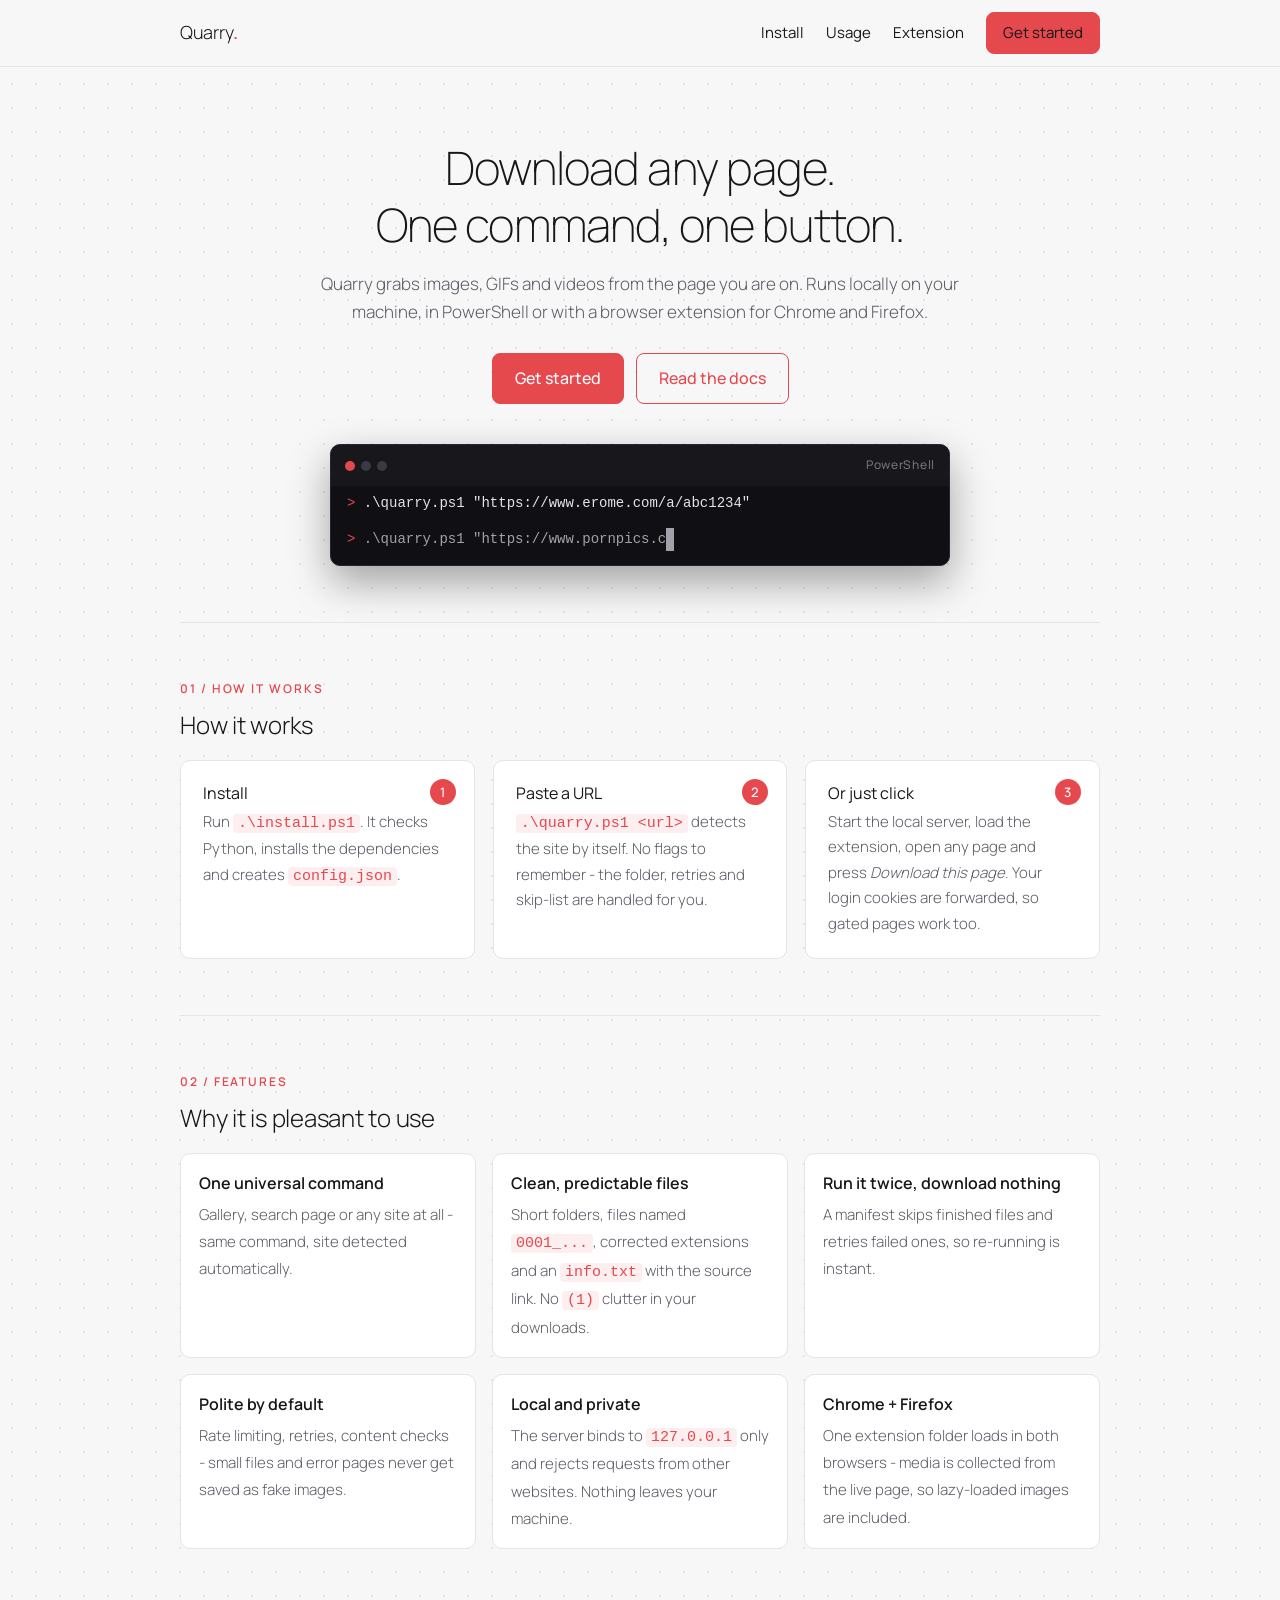
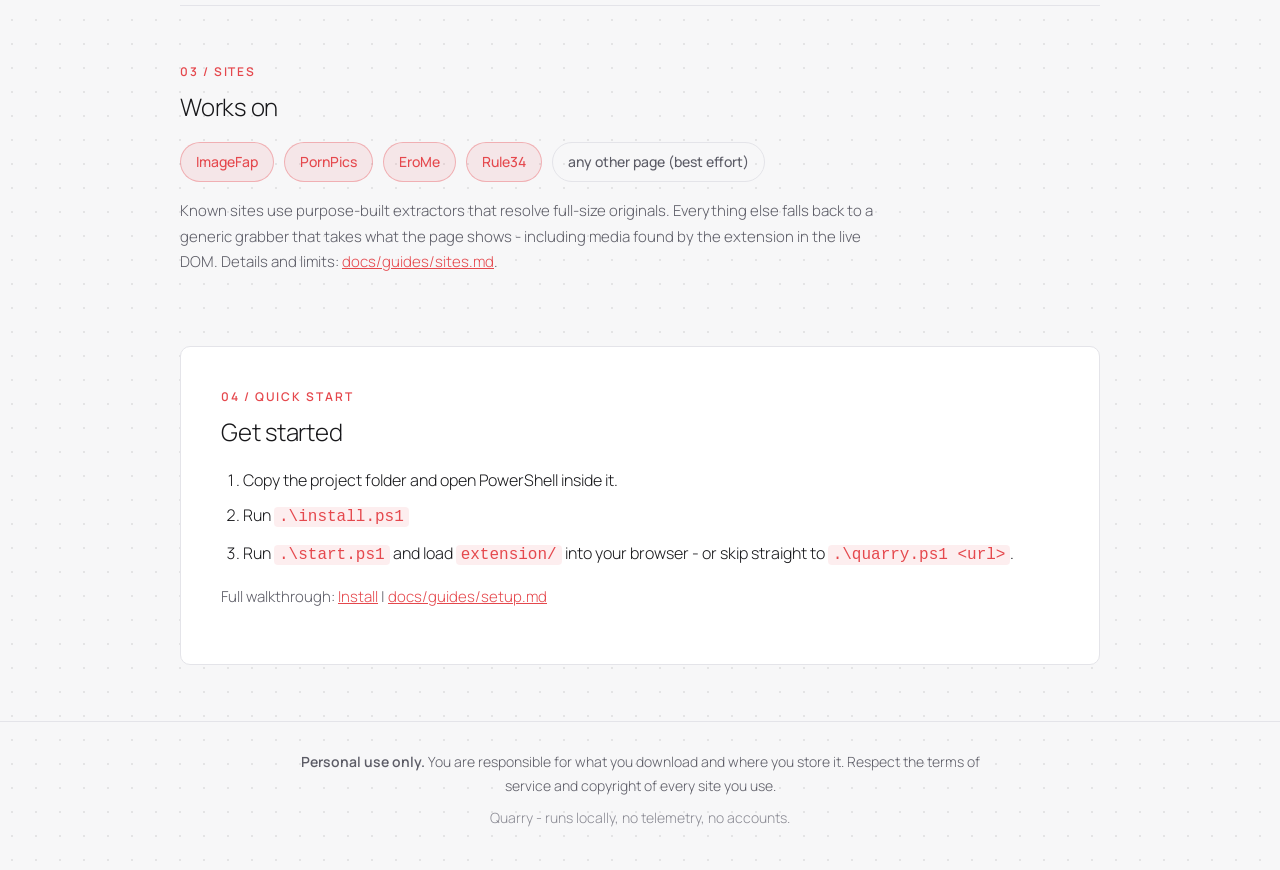
==== docs/index.html @ 8df2b7e4 "Quarry 1.0.0 - one universal download command CLI + browser extension (Chrome/Firefox): auto-detecte" ====
<!DOCTYPE html>
<html lang="en">
<head>
  <meta charset="utf-8">
  <meta name="viewport" content="width=device-width, initial-scale=1">
  <meta name="color-scheme" content="light dark">
  <title>Quarry - download any page</title>
  <meta name="description" content="Quarry: one PowerShell command or one browser button to download images, GIFs and videos from any page.">
  <link rel="icon" href="assets/img/favicon.svg" type="image/svg+xml">
  <link rel="preconnect" href="https://fonts.googleapis.com">
  <link rel="preconnect" href="https://fonts.gstatic.com" crossorigin>
  <link rel="stylesheet" href="https://fonts.googleapis.com/css2?family=Manrope:wght@200..800&display=swap">
  <link rel="stylesheet" href="assets/css/style.css">
</head>
<body>

  <header class="site-header">
    <nav class="nav">
      <a class="brand" href="index.html">Quarry<b>.</b></a>
      <button class="nav-toggle" id="navToggle" aria-label="Menu" aria-expanded="false">
        <span></span><span></span><span></span>
      </button>
      <ul class="nav-links" id="navLinks">
        <li><a href="install.html">Install</a></li>
        <li><a href="usage.html">Usage</a></li>
        <li><a href="extension.html">Extension</a></li>
        <li><a class="btn btn-small" href="install.html">Get started</a></li>
      </ul>
    </nav>
  </header>

  <main>

    <section class="hero">
      <h1>Download any page.<br>One command, one button.</h1>
      <p class="lead">
        Quarry grabs images, GIFs and videos from the page you are on.
        Runs locally on your machine, in PowerShell or with a browser extension
        for Chrome and Firefox.
      </p>
      <div class="hero-actions">
        <a class="btn" href="install.html">Get started</a>
        <a class="btn ghost" href="usage.html">Read the docs</a>
      </div>

      <div class="terminal" role="img" aria-label="Example command">
        <div class="terminal-bar">
          <span></span><span></span><span></span>
          <em>PowerShell</em>
        </div>
        <code><span class="prompt">&gt;</span> .\quarry.ps1 "https://www.erome.com/a/abc1234"</code>
        <code class="dim"><span class="prompt">&gt;</span> <span id="typedLine"></span><span class="caret">&nbsp;</span></code>
      </div>
    </section>

    <section class="cards" id="how">
      <p class="eyebrow">01 / How it works</p>
      <h2>How it works</h2>
      <div class="grid">
        <article class="card">
          <span class="step">1</span>
          <h3>Install</h3>
          <p>Run <code>.\install.ps1</code>. It checks Python, installs the
             dependencies and creates <code>config.json</code>.</p>
        </article>
        <article class="card">
          <span class="step">2</span>
          <h3>Paste a URL</h3>
          <p><code>.\quarry.ps1 &lt;url&gt;</code> detects the site by itself.
             No flags to remember - the folder, retries and skip-list are handled
             for you.</p>
        </article>
        <article class="card">
          <span class="step">3</span>
          <h3>Or just click</h3>
          <p>Start the local server, load the extension, open any page and press
             <em>Download this page</em>. Your login cookies are forwarded, so
             gated pages work too.</p>
        </article>
      </div>
    </section>

    <section class="features">
      <p class="eyebrow">02 / Features</p>
      <h2>Why it is pleasant to use</h2>
      <ul class="feature-list">
        <li>
          <strong>One universal command</strong>
          <span>Gallery, search page or any site at all - same command, site
                detected automatically.</span>
        </li>
        <li>
          <strong>Clean, predictable files</strong>
          <span>Short folders, files named <code>0001_...</code>, corrected
                extensions and an <code>info.txt</code> with the source link.
                No <code>(1)</code> clutter in your downloads.</span>
        </li>
        <li>
          <strong>Run it twice, download nothing</strong>
          <span>A manifest skips finished files and retries failed ones, so
                re-running is instant.</span>
        </li>
        <li>
          <strong>Polite by default</strong>
          <span>Rate limiting, retries, content checks - small files and error
                pages never get saved as fake images.</span>
        </li>
        <li>
          <strong>Local and private</strong>
          <span>The server binds to <code>127.0.0.1</code> only and rejects
                requests from other websites. Nothing leaves your machine.</span>
        </li>
        <li>
          <strong>Chrome + Firefox</strong>
          <span>One extension folder loads in both browsers - media is collected
                from the live page, so lazy-loaded images are included.</span>
        </li>
      </ul>
    </section>

    <section class="sites" id="sites">
      <p class="eyebrow">03 / Sites</p>
      <h2>Works on</h2>
      <ul class="site-tags">
        <li>ImageFap</li>
        <li>PornPics</li>
        <li>EroMe</li>
        <li>Rule34</li>
        <li class="muted">any other page (best effort)</li>
      </ul>
      <p class="note">
        Known sites use purpose-built extractors that resolve full-size
        originals. Everything else falls back to a generic grabber that takes
        what the page shows - including media found by the extension in the
        live DOM. Details and limits:
        <a href="guides/sites.md">docs/guides/sites.md</a>.
      </p>
    </section>

    <section class="cta" id="get-started">
      <p class="eyebrow">04 / Quick start</p>
      <h2>Get started</h2>
      <ol class="steps">
        <li>Copy the project folder and open PowerShell inside it.</li>
        <li>Run <code>.\install.ps1</code></li>
        <li>Run <code>.\start.ps1</code> and load <code>extension/</code>
            into your browser - or skip straight to
            <code>.\quarry.ps1 &lt;url&gt;</code>.</li>
      </ol>
      <p class="note">Full walkthrough: <a href="install.html">Install</a>
        | <a href="guides/setup.md">docs/guides/setup.md</a></p>
    </section>

  </main>

  <footer class="site-footer">
    <p>
      <strong>Personal use only.</strong> You are responsible for what you
      download and where you store it. Respect the terms of service and
      copyright of every site you use.
    </p>
    <p class="dim">Quarry - runs locally, no telemetry, no accounts.</p>
  </footer>

  <script src="assets/js/script.js"></script>
</body>
</html>
---- docs/assets/css/style.css ----
/* Quarry - dark-first, red accent, sharp dotted grid, thin Manrope.
   Light/dark follows the device theme automatically (no toggle). */

:root {
  color-scheme: dark;

  --bg: #0d0d10;
  --bg-soft: #15151a;
  --header-bg: rgba(13, 13, 16, 0.92);
  --fg: #ececed;
  --muted: #9b9ba3;
  --dim: #6d6d75;
  --line: #26262c;
  --accent: #e5484d;
  --accent-soft: rgba(229, 72, 77, 0.13);
  --accent-line: rgba(229, 72, 77, 0.35);
  --dot: rgba(255, 255, 255, 0.10);
  --radius: 10px;
  --font: "Manrope", ui-sans-serif, system-ui, -apple-system, "Segoe UI",
          sans-serif;
}

@media (prefers-color-scheme: light) {
  :root {
    color-scheme: light;

    --bg: #f7f7f8;
    --bg-soft: #ffffff;
    --header-bg: rgba(247, 247, 248, 0.92);
    --fg: #17171a;
    --muted: #5c5c66;
    --dim: #8a8a93;
    --line: #e4e4e9;
    --accent: #e5484d;
    --accent-soft: rgba(229, 72, 77, 0.09);
    --accent-line: rgba(229, 72, 77, 0.35);
    --dot: rgba(0, 0, 0, 0.08);
  }
}

* { box-sizing: border-box; }

html { scroll-behavior: smooth; }

/* Sharp dots: hard-stop gradient (no blur band), 1.4px radius, punchy alpha.
   Two color stops touching at the same position = crisp circle edge. */
body {
  margin: 0;
  color: var(--fg);
  font: 300 16px/1.7 var(--font);
  background-color: var(--bg);
  background-image: radial-gradient(circle, var(--dot) 0 1.4px, transparent 1.4px);
  background-size: 24px 24px;
}

::selection { background: var(--accent); color: #fff; }

main { max-width: 960px; margin: 0 auto; padding: 0 20px; }

/* --------------------------------------- type: thin Manrope weight ladder
   200 h1 | 300 body, h2, lead, brand | 400 h3, code, nav | 500 buttons,
   tags, micro UI | 600 eyebrow, strong, brand accent                     */

h1, h2, h3 { line-height: 1.25; margin: 0; }
h1 { font-size: clamp(30px, 5vw, 46px); font-weight: 200; letter-spacing: -0.02em; }
h2 { font-size: 24px; font-weight: 300; margin: 0 0 20px; letter-spacing: -0.01em; }
h3 { font-size: 16px; font-weight: 400; margin: 0 0 6px; }
strong, b { font-weight: 600; }

.eyebrow {
  margin: 0 0 10px;
  font-size: 12px;
  font-weight: 600;
  letter-spacing: 0.16em;
  text-transform: uppercase;
  color: var(--accent);
}

a { color: var(--accent); }
code {
  background: var(--accent-soft);
  color: var(--accent);
  padding: 1px 5px;
  border-radius: 4px;
  font-weight: 400;
}

section { padding: 56px 0; border-top: 1px solid var(--line); }
section:first-of-type { border-top: 0; }
section[id] { scroll-margin-top: 64px; }

/* ---------------------------------------------------------- page header */

.page-head { padding: 56px 0 6px; }
.page-head .lead { margin: 14px 0 0; max-width: 700px; }
.page-head .lead code { white-space: nowrap; }

/* ------------------------------------------------------------ header */

.site-header {
  position: sticky;
  top: 0;
  z-index: 10;
  background: var(--header-bg);
  backdrop-filter: blur(8px);
  border-bottom: 1px solid var(--line);
}

.nav {
  max-width: 960px;
  margin: 0 auto;
  padding: 12px 20px;
  display: flex;
  align-items: center;
  justify-content: space-between;
}

.brand {
  font-size: 18px;
  font-weight: 300;
  color: var(--fg);
  text-decoration: none;
  letter-spacing: -0.3px;
}
.brand b { color: var(--accent); font-weight: 600; }

.nav-links {
  display: flex;
  align-items: center;
  gap: 22px;
  list-style: none;
  margin: 0;
  padding: 0;
}
.nav-links a { color: var(--fg); text-decoration: none; font-size: 15px; font-weight: 400; }
.nav-links a:hover { color: var(--accent); }
.nav-links a[aria-current="page"] { color: var(--accent); }

.nav-toggle {
  display: none;
  flex-direction: column;
  gap: 4px;
  padding: 8px;
  background: none;
  border: 0;
  cursor: pointer;
}
.nav-toggle span {
  width: 20px;
  height: 2px;
  background: var(--fg);
}

/* --------------------------------------------------------- buttons */

.btn {
  display: inline-block;
  padding: 11px 22px;
  border: 1px solid var(--accent);
  border-radius: 8px;
  background: var(--accent);
  color: #fff;
  font-weight: 500;
  text-decoration: none;
  cursor: pointer;
}
.btn:hover { filter: brightness(1.1); }
.btn.ghost { background: transparent; color: var(--accent); }
.btn-small { padding: 7px 16px; font-size: 14px; }

a:focus-visible,
button:focus-visible {
  outline: 2px solid var(--accent);
  outline-offset: 2px;
}

/* -------------------------------------------------------------- hero */

.hero { text-align: center; padding: 72px 0 56px; }

.hero h1 { margin: 0 0 16px; }

.lead {
  max-width: 640px;
  margin: 0 auto 26px;
  color: var(--muted);
  font-size: 17px;
  font-weight: 300;
}

.hero-actions {
  display: flex;
  gap: 12px;
  justify-content: center;
  flex-wrap: wrap;
}

/* The terminal stays dark in both themes - it is a terminal. */
.terminal {
  max-width: 620px;
  margin: 40px auto 0;
  text-align: left;
  background: #101014;
  border: 1px solid #26262c;
  border-radius: var(--radius);
  overflow: hidden;
  box-shadow: 0 16px 40px rgba(0, 0, 0, 0.35);
}
.terminal.tight { margin: 18px 0 0; max-width: 700px; }

.terminal-bar {
  display: flex;
  align-items: center;
  gap: 6px;
  padding: 10px 14px;
  background: #17171c;
}
.terminal-bar span {
  width: 10px;
  height: 10px;
  border-radius: 50%;
  background: #3a3a42;
}
.terminal-bar span:nth-child(1) { background: var(--accent); }
.terminal-bar em {
  margin-left: auto;
  color: #71717a;
  font-style: normal;
  font-size: 12px;
  font-weight: 500;
  letter-spacing: 0.06em;
}

.terminal code {
  display: block;
  background: none;
  color: #e4e4e7;
  padding: 6px 16px;
  font-size: 14px;
  font-weight: 400;
  white-space: nowrap;
  overflow-x: auto;
}
.terminal code.dim { color: #a1a1aa; padding-bottom: 14px; }
.prompt { color: var(--accent); }
.caret {
  display: inline-block;
  width: 8px;
  background: #a1a1aa;
  animation: blink 1s steps(1) infinite;
}
@keyframes blink { 50% { opacity: 0; } }

/* ------------------------------------------------------------- cards */

.grid {
  display: grid;
  grid-template-columns: repeat(auto-fit, minmax(240px, 1fr));
  gap: 18px;
}

.card {
  position: relative;
  padding: 22px;
  background: var(--bg-soft);
  border: 1px solid var(--line);
  border-radius: var(--radius);
}
.card p { margin: 0; color: var(--muted); font-size: 15px; }

.step {
  position: absolute;
  top: 18px;
  right: 18px;
  width: 26px;
  height: 26px;
  display: grid;
  place-items: center;
  border-radius: 50%;
  background: var(--accent);
  color: #fff;
  font-size: 13px;
  font-weight: 500;
}

/* ---------------------------------------------------------- features */

.feature-list {
  display: grid;
  grid-template-columns: repeat(auto-fit, minmax(260px, 1fr));
  gap: 16px;
  list-style: none;
  margin: 0;
  padding: 0;
}
.feature-list li {
  padding: 16px 18px;
  background: var(--bg-soft);
  border: 1px solid var(--line);
  border-radius: var(--radius);
}
.feature-list strong { display: block; margin-bottom: 4px; }
.feature-list span { color: var(--muted); font-size: 15px; }

/* -------------------------------------------------------------- sites */

.site-tags {
  display: flex;
  flex-wrap: wrap;
  gap: 10px;
  list-style: none;
  margin: 0 0 16px;
  padding: 0;
}
.site-tags li {
  padding: 7px 15px;
  background: var(--accent-soft);
  color: var(--accent);
  border: 1px solid var(--accent-line);
  border-radius: 999px;
  font-weight: 500;
  font-size: 14px;
}
.site-tags li.muted {
  background: transparent;
  color: var(--muted);
  border-color: var(--line);
}

.note { color: var(--muted); font-size: 15px; max-width: 720px; }

/* ----------------------------------------------------------- callout */

.callout {
  padding: 14px 16px;
  background: var(--accent-soft);
  border: 1px solid var(--accent-line);
  border-radius: var(--radius);
  color: var(--fg);
  font-size: 15px;
  max-width: 720px;
  margin-top: 16px;
}
.callout p { margin: 0; }
.callout p + p { margin-top: 6px; }

/* ------------------------------------------------------------ tables */

.tbl-wrap { overflow-x: auto; margin-top: 8px; }

.tbl {
  width: 100%;
  border-collapse: collapse;
  font-size: 15px;
}
.tbl th {
  text-align: left;
  font-weight: 600;
  font-size: 12px;
  letter-spacing: 0.12em;
  text-transform: uppercase;
  color: var(--dim);
  padding: 10px 12px;
  border-bottom: 1px solid var(--line);
}
.tbl td {
  padding: 10px 12px;
  border-bottom: 1px solid var(--line);
  color: var(--muted);
  vertical-align: top;
}
.tbl td:first-child { color: var(--fg); }
.tbl tr:last-child td { border-bottom: 0; }
.tbl code { white-space: nowrap; }

/* -------------------------------------------------------- code block */

pre.block {
  margin: 8px 0 16px;
  padding: 16px 18px;
  background: var(--bg-soft);
  border: 1px solid var(--line);
  border-radius: var(--radius);
  overflow-x: auto;
  font-size: 13.5px;
  line-height: 1.65;
  color: var(--muted);
}
pre.block b { color: var(--fg); }

ul.dots {
  margin: 8px 0 16px;
  padding-left: 20px;
  color: var(--muted);
  font-size: 15px;
}
ul.dots li { margin-bottom: 6px; }
ul.dots strong { color: var(--fg); }
ul.dots::marker { color: var(--accent); }

/* -------------------------------------------------------------- docs */

.doc-link {
  display: block;
  padding: 20px 22px;
  background: var(--bg-soft);
  border: 1px solid var(--line);
  border-radius: var(--radius);
  text-decoration: none;
  transition: border-color 0.15s, transform 0.15s;
}
.doc-link:hover {
  border-color: var(--accent);
  transform: translateY(-2px);
}
.doc-link h3 { color: var(--accent); font-weight: 500; }
.doc-link p { margin: 0; color: var(--muted); font-size: 15px; }

/* --------------------------------------------------------------- cta */

.cta {
  background: var(--bg-soft);
  border: 1px solid var(--line);
  border-radius: var(--radius);
  margin-bottom: 56px;
  padding: 40px !important;
}
.steps {
  margin: 0 0 14px;
  padding-left: 22px;
}
.steps li { margin-bottom: 8px; }
.steps::marker { color: var(--accent); }

/* ------------------------------------------------------------- footer */

.site-footer {
  border-top: 1px solid var(--line);
  padding: 28px 20px 40px;
  text-align: center;
  color: var(--muted);
  font-size: 14px;
}
.site-footer p { max-width: 680px; margin: 0 auto 8px; }
.dim { color: var(--dim); }

/* ------------------------------------------------------------ mobile */

@media (max-width: 720px) {
  .nav-toggle { display: flex; }
  .nav-links {
    display: none;
    position: absolute;
    top: 100%;
    left: 0;
    right: 0;
    flex-direction: column;
    align-items: flex-start;
    gap: 0;
    background: var(--bg);
    border-bottom: 1px solid var(--line);
    padding: 8px 20px 14px;
  }
  .nav-links.open { display: flex; }
  .nav-links li { width: 100%; padding: 8px 0; }
  .hero { padding-top: 48px; }
  .page-head { padding-top: 40px; }
  .cta { padding: 24px !important; }
}
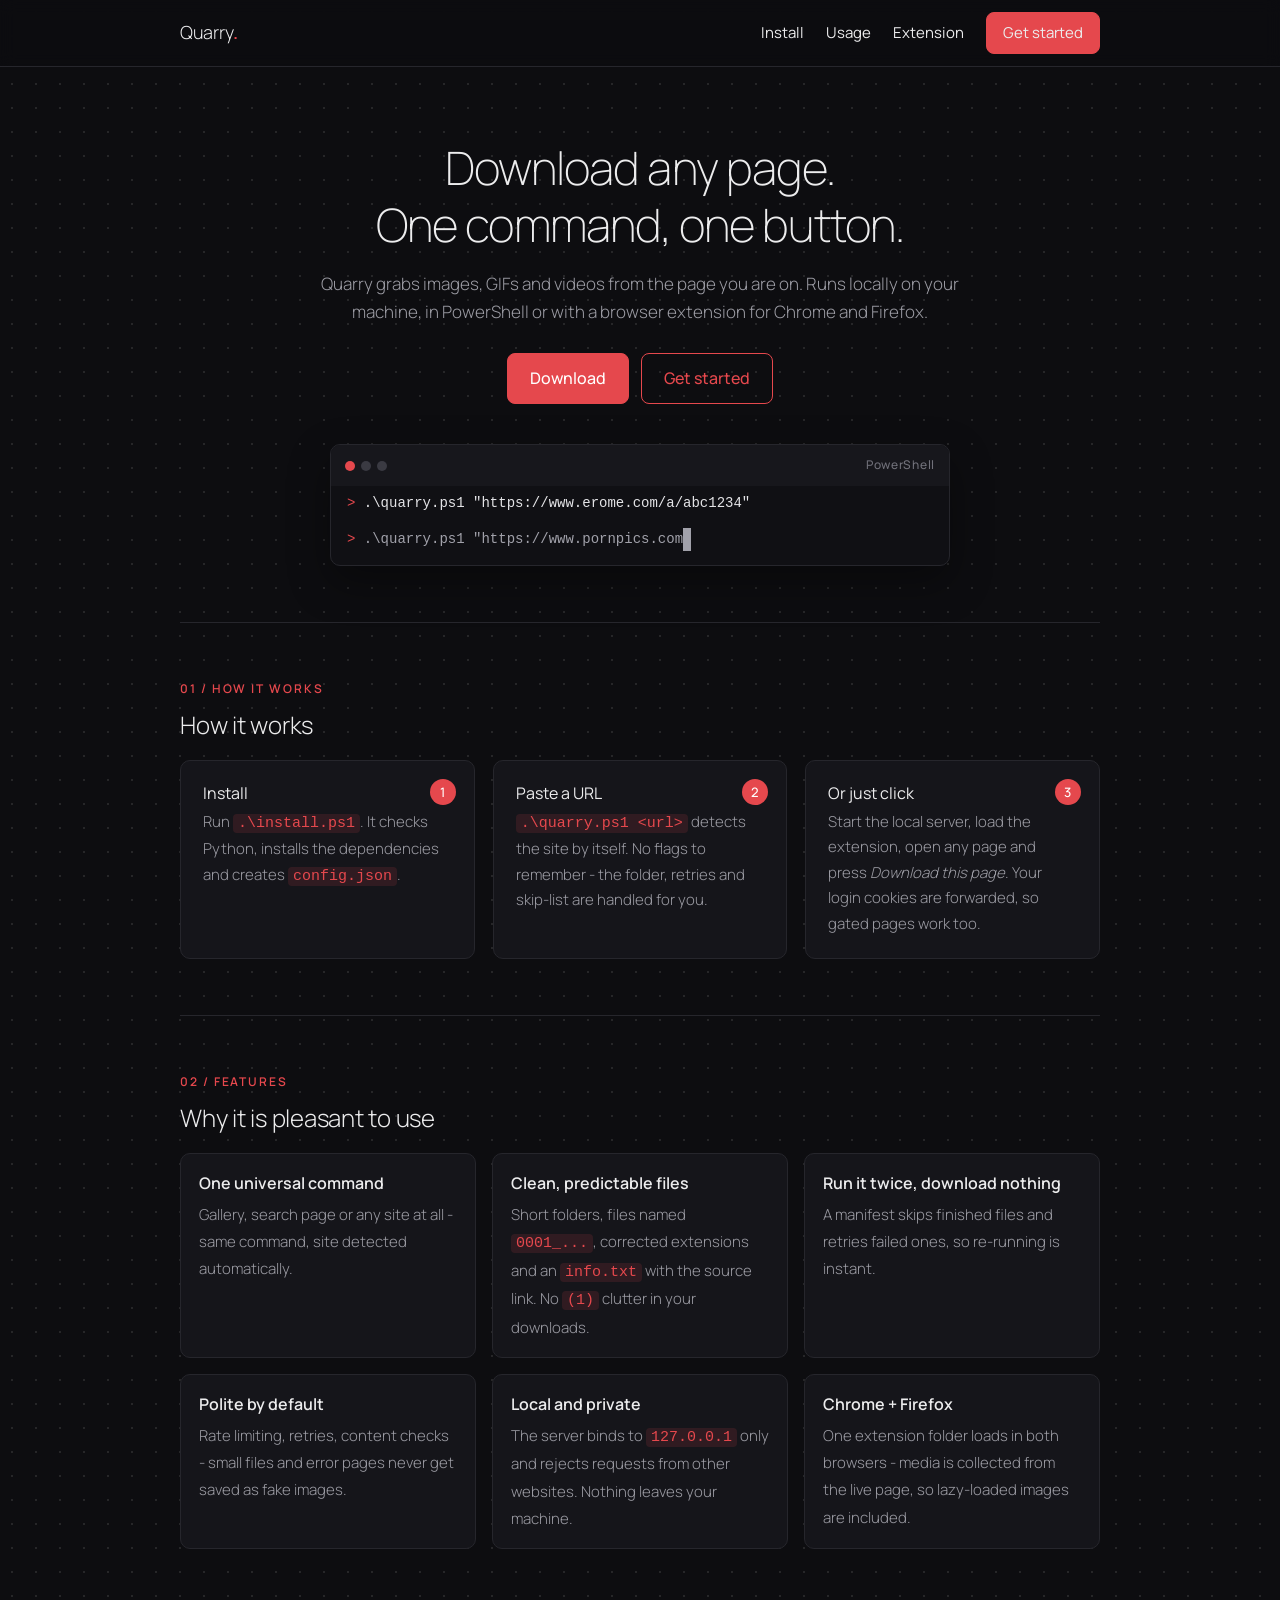
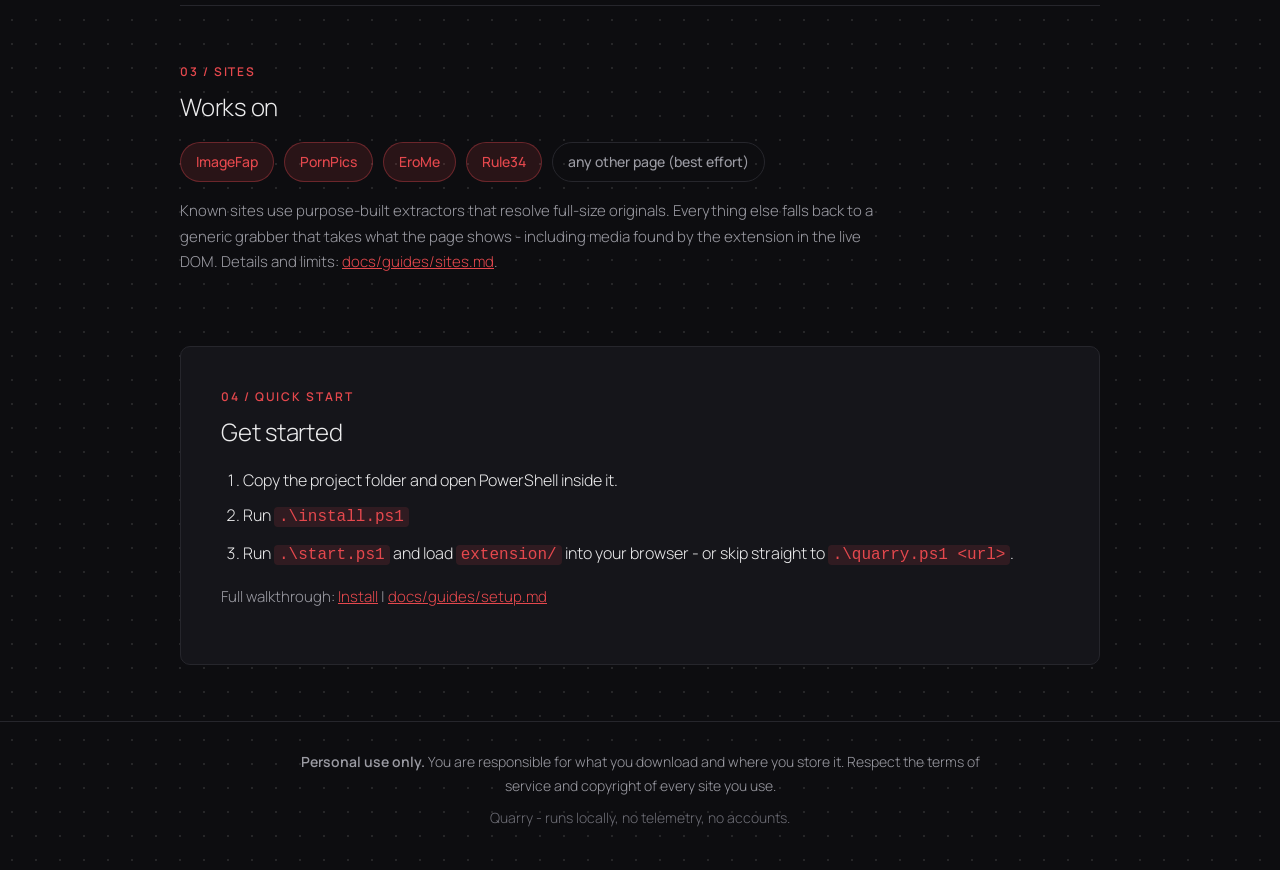
==== commit ad745f41: "Dark-only site, browser zips, download buttons, detailed install steps - docs/assets/quarry-chrome.z" ====
--- a/docs/index.html
+++ b/docs/index.html
@@ -3,7 +3,7 @@
 <head>
   <meta charset="utf-8">
   <meta name="viewport" content="width=device-width, initial-scale=1">
-  <meta name="color-scheme" content="light dark">
+  <meta name="color-scheme" content="dark">
   <title>Quarry - download any page</title>
   <meta name="description" content="Quarry: one PowerShell command or one browser button to download images, GIFs and videos from any page.">
   <link rel="icon" href="assets/img/favicon.svg" type="image/svg+xml">
@@ -39,8 +39,8 @@
         for Chrome and Firefox.
       </p>
       <div class="hero-actions">
-        <a class="btn" href="install.html">Get started</a>
-        <a class="btn ghost" href="usage.html">Read the docs</a>
+        <a class="btn" href="https://github.com/KelvinZeroo/Quarry/releases/latest">Download</a>
+        <a class="btn ghost" href="install.html">Get started</a>
       </div>
 
       <div class="terminal" role="img" aria-label="Example command">
--- a/docs/assets/css/style.css
+++ b/docs/assets/css/style.css
@@ -1,5 +1,5 @@
-/* Quarry - dark-first, red accent, sharp dotted grid, thin Manrope.
-   Light/dark follows the device theme automatically (no toggle). */
+/* Quarry - dark-only, red accent, sharp dotted grid, thin Manrope.
+   Dark is the one and only theme (no light mode, no toggle). */
 
 :root {
   color-scheme: dark;
@@ -20,24 +20,6 @@
           sans-serif;
 }
 
-@media (prefers-color-scheme: light) {
-  :root {
-    color-scheme: light;
-
-    --bg: #f7f7f8;
-    --bg-soft: #ffffff;
-    --header-bg: rgba(247, 247, 248, 0.92);
-    --fg: #17171a;
-    --muted: #5c5c66;
-    --dim: #8a8a93;
-    --line: #e4e4e9;
-    --accent: #e5484d;
-    --accent-soft: rgba(229, 72, 77, 0.09);
-    --accent-line: rgba(229, 72, 77, 0.35);
-    --dot: rgba(0, 0, 0, 0.08);
-  }
-}
-
 * { box-sizing: border-box; }
 
 html { scroll-behavior: smooth; }
@@ -168,6 +150,13 @@
 .btn.ghost { background: transparent; color: var(--accent); }
 .btn-small { padding: 7px 16px; font-size: 14px; }
 
+.btn-row {
+  display: flex;
+  gap: 12px;
+  flex-wrap: wrap;
+  margin-top: 20px;
+}
+
 a:focus-visible,
 button:focus-visible {
   outline: 2px solid var(--accent);
@@ -195,7 +184,7 @@
   flex-wrap: wrap;
 }
 
-/* The terminal stays dark in both themes - it is a terminal. */
+/* The terminal is always dark - it is a terminal. */
 .terminal {
   max-width: 620px;
   margin: 40px auto 0;
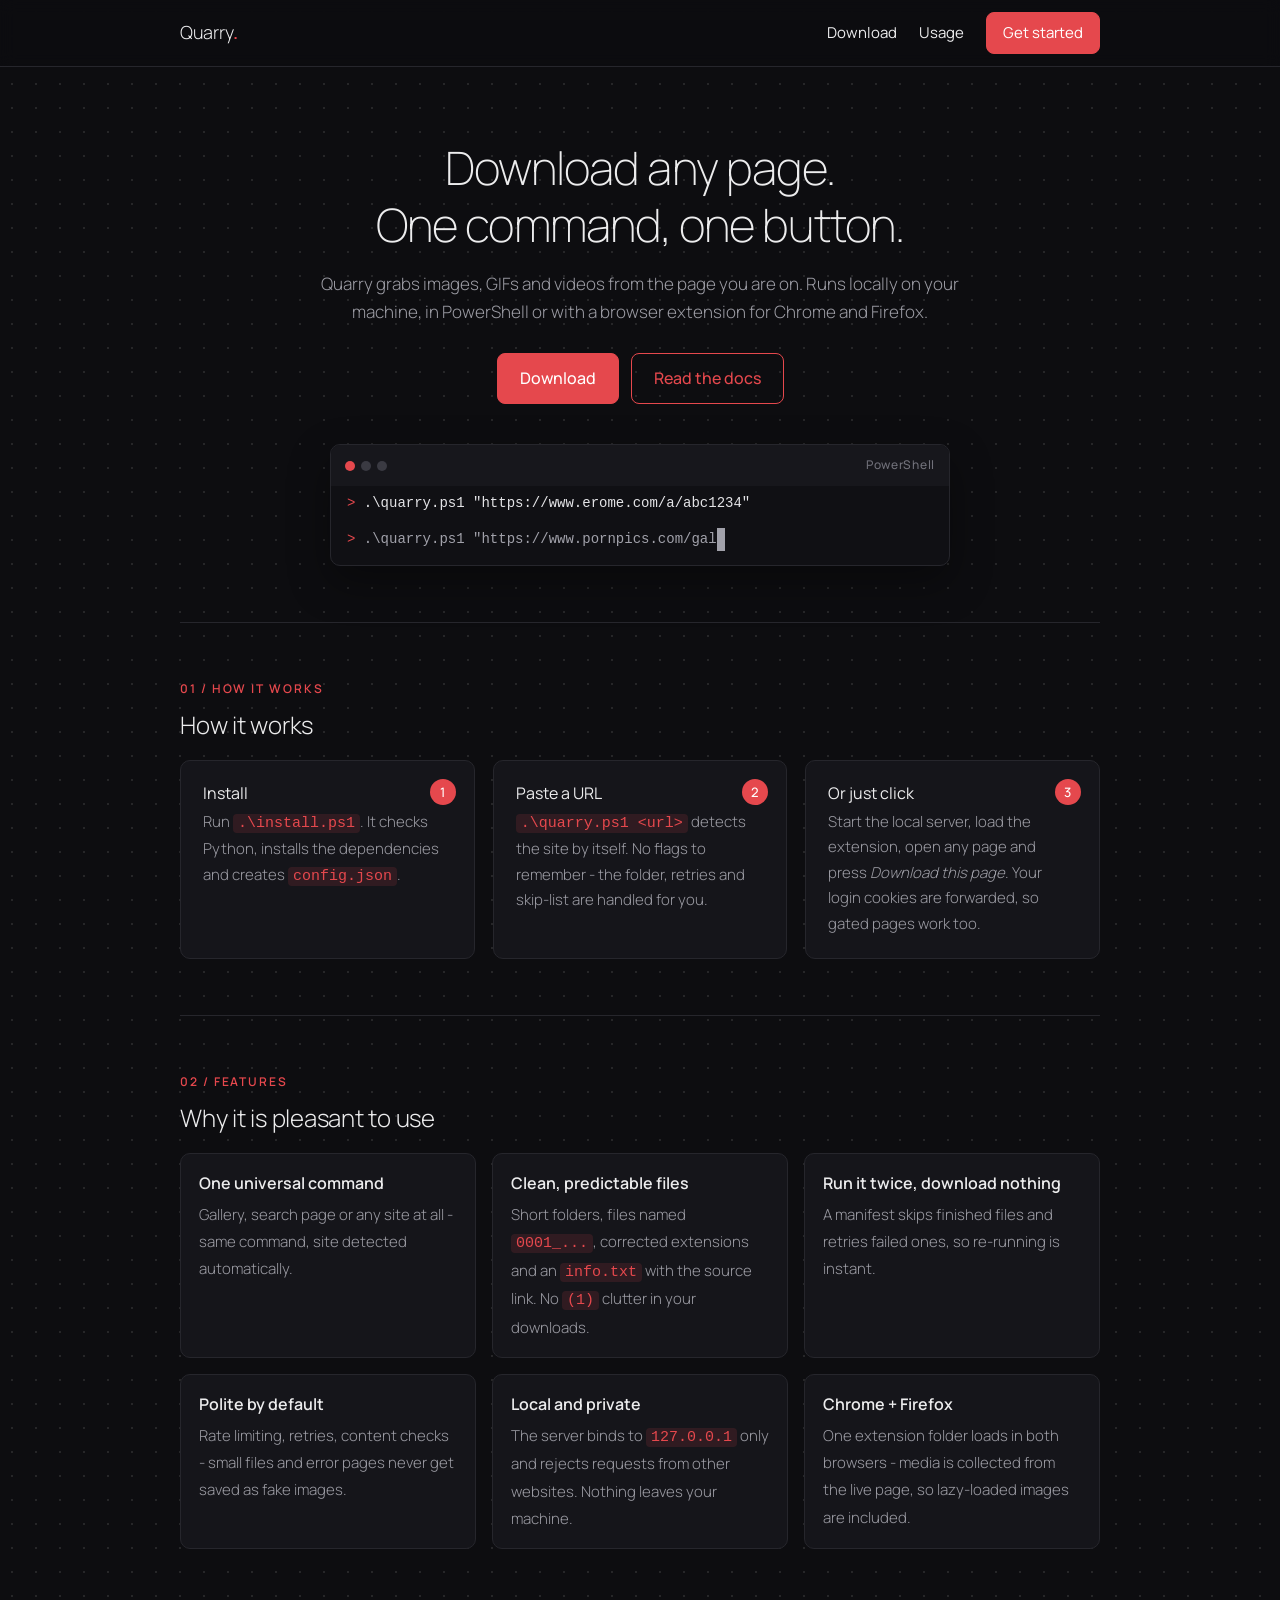
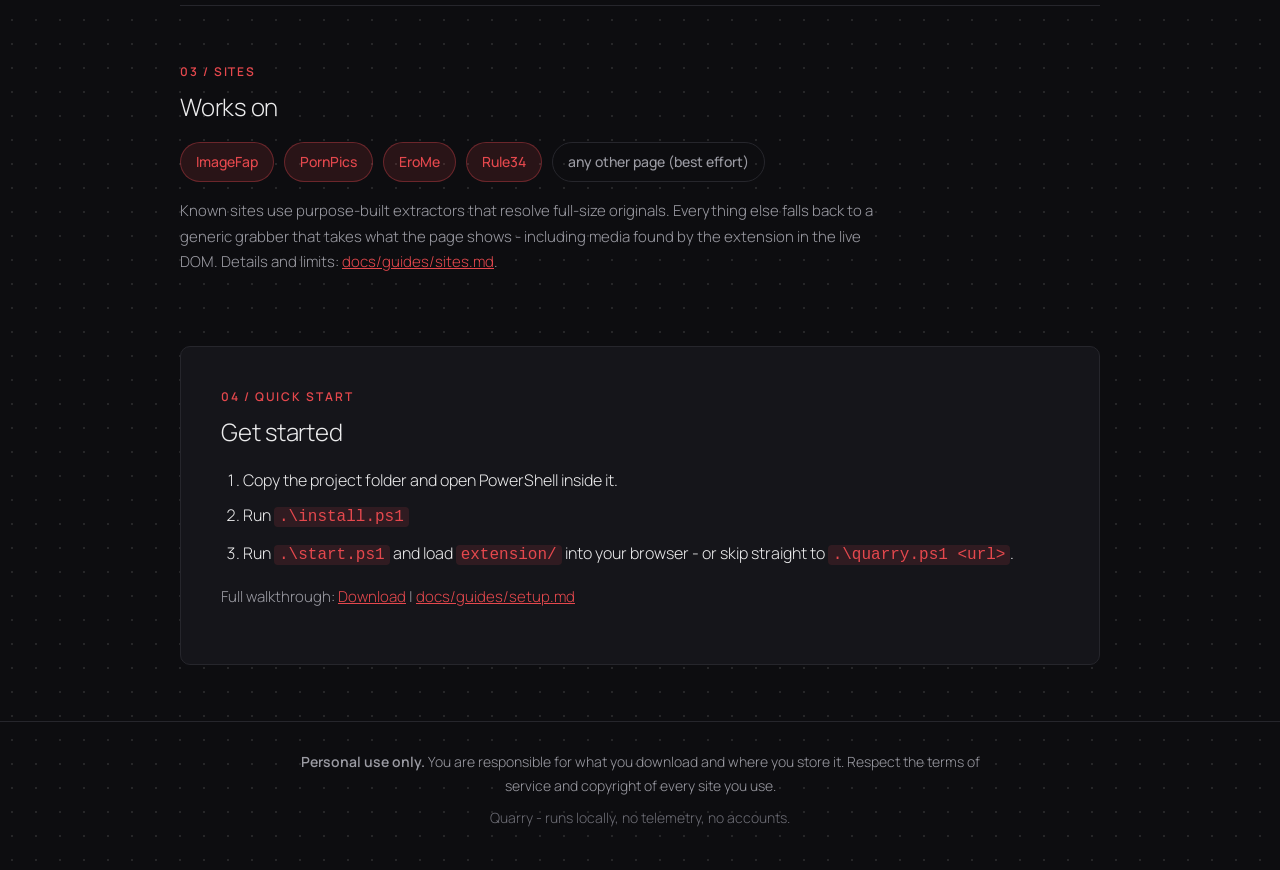
==== commit dd908694: "Download page with on-site zips, hover fix, simpler site - new download.html: Chrome/Firefox zip but" ====
--- a/docs/index.html
+++ b/docs/index.html
@@ -21,10 +21,9 @@
         <span></span><span></span><span></span>
       </button>
       <ul class="nav-links" id="navLinks">
-        <li><a href="install.html">Install</a></li>
+        <li><a href="download.html">Download</a></li>
         <li><a href="usage.html">Usage</a></li>
-        <li><a href="extension.html">Extension</a></li>
-        <li><a class="btn btn-small" href="install.html">Get started</a></li>
+        <li><a class="btn btn-small" href="download.html">Get started</a></li>
       </ul>
     </nav>
   </header>
@@ -39,8 +38,8 @@
         for Chrome and Firefox.
       </p>
       <div class="hero-actions">
-        <a class="btn" href="https://github.com/KelvinZeroo/Quarry/releases/latest">Download</a>
-        <a class="btn ghost" href="install.html">Get started</a>
+        <a class="btn" href="download.html">Download</a>
+        <a class="btn ghost" href="usage.html">Read the docs</a>
       </div>
 
       <div class="terminal" role="img" aria-label="Example command">
@@ -147,7 +146,7 @@
             into your browser - or skip straight to
             <code>.\quarry.ps1 &lt;url&gt;</code>.</li>
       </ol>
-      <p class="note">Full walkthrough: <a href="install.html">Install</a>
+      <p class="note">Full walkthrough: <a href="download.html">Download</a>
         | <a href="guides/setup.md">docs/guides/setup.md</a></p>
     </section>
 
--- a/docs/assets/css/style.css
+++ b/docs/assets/css/style.css
@@ -116,6 +116,7 @@
 }
 .nav-links a { color: var(--fg); text-decoration: none; font-size: 15px; font-weight: 400; }
 .nav-links a:hover { color: var(--accent); }
+.nav-links a.btn, .nav-links a.btn:hover { color: #fff; }
 .nav-links a[aria-current="page"] { color: var(--accent); }
 
 .nav-toggle {
